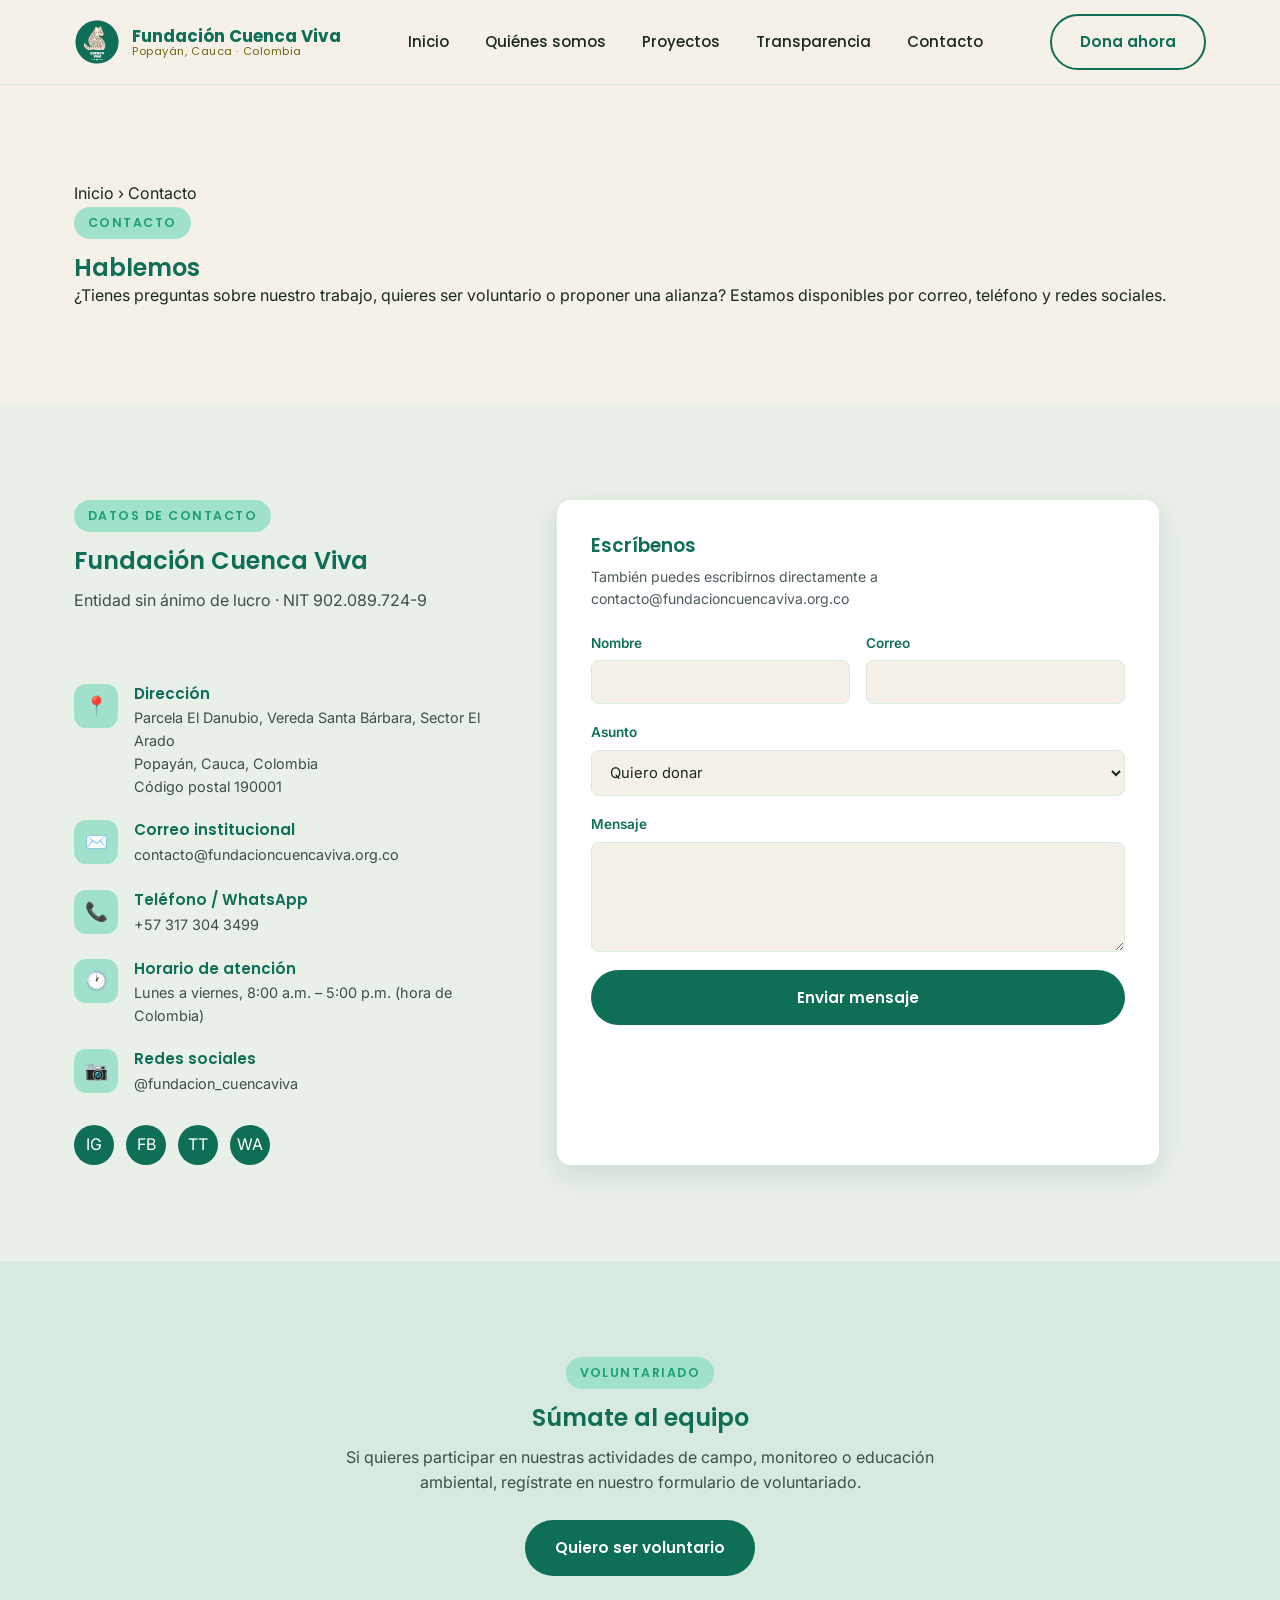
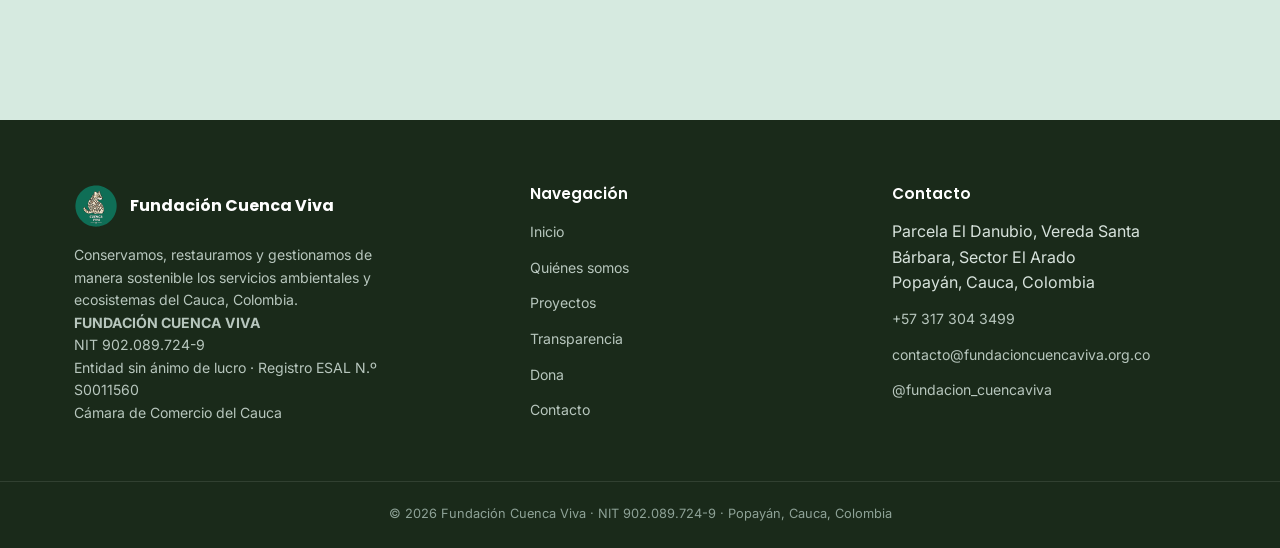
==== contacto.html @ 53716568 "Sitio multipagina: 6 paginas, datos legales y correo institucional" ====
<!DOCTYPE html>
<html lang="es">
<head>
<meta charset="UTF-8">
<meta name="viewport" content="width=device-width, initial-scale=1.0">
<title>Contacto | Fundación Cuenca Viva</title>
<meta name="description" content="Contacta a la Fundación Cuenca Viva: Parcela El Danubio, Vereda Santa Bárbara, Sector El Arado, Popayán, Cauca, Colombia. Correo contacto@fundacioncuencaviva.org.co · Tel. +57 317 304 3499.">
<link rel="icon" type="image/svg+xml" href="images/logo.svg?v=2">
<link rel="shortcut icon" type="image/svg+xml" href="images/logo.svg?v=2">
<link rel="preconnect" href="https://fonts.googleapis.com">
<link href="https://fonts.googleapis.com/css2?family=Inter:wght@400;500;600&family=Poppins:wght@500;600;700&display=swap" rel="stylesheet">
<link rel="stylesheet" href="css/style.css">
<link rel="canonical" href="https://fundacioncuencaviva.org.co/contacto.html">
</head>
<body>

<header class="header">
  <div class="container">
    <a href="index.html" class="marca">
      <img src="images/logo.svg?v=2" alt="Logo Fundación Cuenca Viva">
      <span class="marca-texto">Fundación Cuenca Viva<span>Popayán, Cauca · Colombia</span></span>
    </a>

    <nav class="nav">
      <a href="index.html">Inicio</a>
      <a href="quienes-somos.html">Quiénes somos</a>
      <a href="proyectos.html">Proyectos</a>
      <a href="transparencia.html">Transparencia</a>
      <a href="contacto.html">Contacto</a>
    </nav>

    <div class="header-acciones">
      <a href="dona.html" class="btn btn-secundario">Dona ahora</a>
      <button class="menu-toggle" aria-label="Abrir menú">
        <span></span><span></span><span></span>
      </button>
    </div>
  </div>
</header>

<section class="page-header">
  <div class="container">
    <div class="migas"><a href="index.html">Inicio</a> › Contacto</div>
    <span class="eyebrow">Contacto</span>
    <h1>Hablemos</h1>
    <p>¿Tienes preguntas sobre nuestro trabajo, quieres ser voluntario o proponer una alianza? Estamos disponibles por correo, teléfono y redes sociales.</p>
  </div>
</section>

<section class="contacto">
  <div class="container">
    <div class="contacto-info">
      <div class="section-head">
        <span class="eyebrow">Datos de contacto</span>
        <h2>Fundación Cuenca Viva</h2>
        <p>Entidad sin ánimo de lucro · NIT 902.089.724-9</p>
      </div>

      <div class="info-item">
        <div class="info-icono">📍</div>
        <div>
          <h4>Dirección</h4>
          <p>Parcela El Danubio, Vereda Santa Bárbara, Sector El Arado<br>
          Popayán, Cauca, Colombia<br>
          Código postal 190001</p>
        </div>
      </div>

      <div class="info-item">
        <div class="info-icono">✉️</div>
        <div>
          <h4>Correo institucional</h4>
          <a href="mailto:contacto@fundacioncuencaviva.org.co">contacto@fundacioncuencaviva.org.co</a>
        </div>
      </div>

      <div class="info-item">
        <div class="info-icono">📞</div>
        <div>
          <h4>Teléfono / WhatsApp</h4>
          <a href="tel:+573173043499">+57 317 304 3499</a>
        </div>
      </div>

      <div class="info-item">
        <div class="info-icono">🕐</div>
        <div>
          <h4>Horario de atención</h4>
          <p>Lunes a viernes, 8:00 a.m. – 5:00 p.m. (hora de Colombia)</p>
        </div>
      </div>

      <div class="info-item">
        <div class="info-icono">📷</div>
        <div>
          <h4>Redes sociales</h4>
          <a href="https://www.instagram.com/fundacion_cuencaviva" target="_blank" rel="noopener">@fundacion_cuencaviva</a>
        </div>
      </div>

      <div class="redes">
        <a href="https://www.instagram.com/fundacion_cuencaviva" target="_blank" rel="noopener" aria-label="Instagram">IG</a>
        <a href="https://www.facebook.com/share/19NFATzHKv/" target="_blank" rel="noopener" aria-label="Facebook">FB</a>
        <a href="https://www.tiktok.com/@cuenca.viva" target="_blank" rel="noopener" aria-label="TikTok">TT</a>
        <a href="https://wa.me/573173043499" target="_blank" rel="noopener" aria-label="WhatsApp">WA</a>
      </div>
    </div>

    <form class="form-caja" id="form-contacto">
      <h3 style="margin-bottom:8px;">Escríbenos</h3>
      <p style="font-size:0.88rem; color:#4c5c54; margin-bottom:22px;">También puedes escribirnos directamente a contacto@fundacioncuencaviva.org.co</p>

      <div class="form-fila">
        <div class="campo">
          <label for="nombre">Nombre</label>
          <input type="text" id="nombre" required>
        </div>
        <div class="campo">
          <label for="correo">Correo</label>
          <input type="email" id="correo" required>
        </div>
      </div>

      <div class="campo">
        <label for="asunto">Asunto</label>
        <select id="asunto">
          <option>Quiero donar</option>
          <option>Quiero ser voluntario</option>
          <option>Propuesta de alianza</option>
          <option>Solicitud de información</option>
          <option>Otro</option>
        </select>
      </div>

      <div class="campo">
        <label for="mensaje">Mensaje</label>
        <textarea id="mensaje" required></textarea>
      </div>

      <button type="submit" class="btn btn-primario btn-block">Enviar mensaje</button>
    </form>
  </div>
</section>

<section class="ejes">
  <div class="container">
    <div class="section-head centrado">
      <span class="eyebrow">Voluntariado</span>
      <h2>Súmate al equipo</h2>
      <p>Si quieres participar en nuestras actividades de campo, monitoreo o educación ambiental, regístrate en nuestro formulario de voluntariado.</p>
      <p style="margin-top:24px;">
        <a href="https://forms.gle/8LjNhKtN3xJFmJ4n8" target="_blank" rel="noopener" class="btn btn-primario">Quiero ser voluntario</a>
      </p>
    </div>
  </div>
</section>

<footer class="footer">
  <div class="container">
    <div>
      <div class="footer-marca">
        <img src="images/logo.svg?v=2" alt="Logo Fundación Cuenca Viva">
        <span>Fundación Cuenca Viva</span>
      </div>
      <p>Conservamos, restauramos y gestionamos de manera sostenible los servicios ambientales y ecosistemas del Cauca, Colombia.</p>
      <p class="footer-legal">
        <strong>FUNDACIÓN CUENCA VIVA</strong><br>
        NIT 902.089.724-9<br>
        Entidad sin ánimo de lucro · Registro ESAL N.º S0011560<br>
        Cámara de Comercio del Cauca
      </p>
    </div>

    <div>
      <h4>Navegación</h4>
      <ul>
        <li><a href="index.html">Inicio</a></li>
        <li><a href="quienes-somos.html">Quiénes somos</a></li>
        <li><a href="proyectos.html">Proyectos</a></li>
        <li><a href="transparencia.html">Transparencia</a></li>
        <li><a href="dona.html">Dona</a></li>
        <li><a href="contacto.html">Contacto</a></li>
      </ul>
    </div>

    <div>
      <h4>Contacto</h4>
      <ul>
        <li>Parcela El Danubio, Vereda Santa Bárbara, Sector El Arado<br>Popayán, Cauca, Colombia</li>
        <li><a href="tel:+573173043499">+57 317 304 3499</a></li>
        <li><a href="mailto:contacto@fundacioncuencaviva.org.co">contacto@fundacioncuencaviva.org.co</a></li>
        <li><a href="https://www.instagram.com/fundacion_cuencaviva" target="_blank" rel="noopener">@fundacion_cuencaviva</a></li>
      </ul>
    </div>
  </div>

  <div class="footer-bottom">
    © <span id="anio-actual"></span> Fundación Cuenca Viva · NIT 902.089.724-9 · Popayán, Cauca, Colombia
  </div>
</footer>

<script src="js/script.js"></script>
</body>
</html>
---- css/style.css ----
/* ===========================
   Fundación Cuenca Viva — Estilos
   =========================== */

:root {
  --verde-oscuro: #0F6E56;
  --verde: #1D9E75;
  --verde-claro: #9FE1CB;
  --azul: #0F3E98;
  --negro-verde: #1A2A1A;
  --oliva: #6D6C14;
  --crema: #F5F0E8;
  --verde-palido: #E8F0E8;
  --menta-palido: #D6EAE0;

  --fuente-titulo: 'Poppins', sans-serif;
  --fuente-texto: 'Inter', sans-serif;

  --radio: 14px;
  --sombra: 0 10px 30px rgba(15, 46, 40, 0.12);
}

* { margin: 0; padding: 0; box-sizing: border-box; }

html { scroll-behavior: smooth; }

body {
  font-family: var(--fuente-texto);
  color: var(--negro-verde);
  background: var(--crema);
  line-height: 1.6;
  overflow-x: hidden;
}

img { max-width: 100%; display: block; }

a { text-decoration: none; color: inherit; }

ul { list-style: none; }

.container {
  width: 100%;
  max-width: 1180px;
  margin: 0 auto;
  padding: 0 24px;
}

h1, h2, h3, h4 {
  font-family: var(--fuente-titulo);
  color: var(--verde-oscuro);
  font-weight: 600;
  line-height: 1.25;
}

.eyebrow {
  display: inline-block;
  font-family: var(--fuente-titulo);
  font-size: 0.78rem;
  font-weight: 600;
  letter-spacing: 0.12em;
  text-transform: uppercase;
  color: var(--verde);
  background: var(--verde-claro);
  padding: 6px 14px;
  border-radius: 999px;
  margin-bottom: 14px;
}

.section-head {
  max-width: 640px;
  margin-bottom: 48px;
}

.section-head p {
  color: #3d4f47;
  margin-top: 12px;
}

.section-head.centrado {
  margin-left: auto;
  margin-right: auto;
  text-align: center;
}

section { padding: 96px 0; }

/* ---------- Botones ---------- */

.btn {
  display: inline-flex;
  align-items: center;
  gap: 8px;
  font-family: var(--fuente-titulo);
  font-weight: 600;
  font-size: 0.95rem;
  padding: 14px 28px;
  border-radius: 999px;
  border: 2px solid transparent;
  cursor: pointer;
  transition: transform 0.2s ease, box-shadow 0.2s ease, background 0.2s ease, color 0.2s ease;
}

.btn-primario {
  background: var(--verde-oscuro);
  color: #fff;
}

.btn-primario:hover { background: var(--verde); transform: translateY(-2px); box-shadow: var(--sombra); }

.btn-secundario {
  background: transparent;
  border-color: var(--verde-oscuro);
  color: var(--verde-oscuro);
}

.btn-secundario:hover { background: var(--verde-oscuro); color: #fff; transform: translateY(-2px); }

.btn-donar {
  background: var(--azul);
  color: #fff;
}

.btn-donar:hover { background: #0c3480; transform: translateY(-2px); box-shadow: var(--sombra); }

.btn-block { width: 100%; justify-content: center; }

/* ---------- Header ---------- */

.header {
  position: sticky;
  top: 0;
  z-index: 100;
  background: rgba(245, 240, 232, 0.92);
  backdrop-filter: blur(8px);
  border-bottom: 1px solid var(--menta-palido);
}

.header .container {
  display: flex;
  align-items: center;
  justify-content: space-between;
  height: 84px;
}

.marca { display: flex; align-items: center; gap: 12px; }

.marca img { width: 46px; height: 46px; border-radius: 50%; }

.marca-texto { font-family: var(--fuente-titulo); font-weight: 700; color: var(--verde-oscuro); font-size: 1.05rem; line-height: 1.1; }

.marca-texto span { display: block; font-weight: 400; font-size: 0.7rem; color: var(--oliva); letter-spacing: 0.05em; }

.nav { display: flex; align-items: center; gap: 36px; }

.nav a {
  font-family: var(--fuente-titulo);
  font-weight: 500;
  font-size: 0.94rem;
  color: var(--negro-verde);
  position: relative;
  padding: 6px 0;
}

.nav a::after {
  content: "";
  position: absolute;
  left: 0; bottom: 0;
  width: 0; height: 2px;
  background: var(--verde);
  transition: width 0.25s ease;
}

.nav a:hover::after { width: 100%; }

.header-acciones { display: flex; align-items: center; gap: 18px; }

.menu-toggle {
  display: none;
  flex-direction: column;
  gap: 5px;
  background: none;
  border: none;
  cursor: pointer;
  padding: 6px;
}

.menu-toggle span { width: 24px; height: 2px; background: var(--verde-oscuro); border-radius: 2px; }

/* ---------- Hero ---------- */

.hero {
  position: relative;
  padding: 140px 0 100px;
  background: linear-gradient(160deg, var(--menta-palido) 0%, var(--crema) 55%);
  overflow: hidden;
}

.hero .container {
  display: grid;
  grid-template-columns: 1.1fr 0.9fr;
  gap: 56px;
  align-items: center;
}

.hero h1 { font-size: 2.75rem; margin: 14px 0 20px; }

.hero h1 em { color: var(--verde); font-style: normal; }

.hero p { font-size: 1.08rem; color: #3d4f47; max-width: 520px; margin-bottom: 32px; }

.hero-acciones { display: flex; gap: 16px; flex-wrap: wrap; }

.hero-visual {
  position: relative;
  border-radius: 28px;
  overflow: hidden;
  box-shadow: var(--sombra);
  aspect-ratio: 4 / 5;
}

.hero-visual img { width: 100%; height: 100%; object-fit: cover; }

.hero-stats {
  position: absolute;
  bottom: -1px;
  left: 0; right: 0;
  background: rgba(15, 110, 86, 0.92);
  color: #fff;
  display: flex;
  justify-content: space-around;
  padding: 18px 10px;
  backdrop-filter: blur(4px);
}

.hero-stats div { text-align: center; }

.hero-stats strong { display: block; font-family: var(--fuente-titulo); font-size: 1.4rem; }

.hero-stats span { font-size: 0.72rem; opacity: 0.85; }

.hero-ola {
  position: absolute;
  bottom: -2px; left: 0; right: 0;
  height: 90px;
  background: var(--crema);
  clip-path: ellipse(70% 100% at 50% 100%);
}

/* ---------- Aliados barra ---------- */

.franja-aliados { background: var(--verde-oscuro); padding: 22px 0; }

.franja-aliados .container { display: flex; align-items: center; justify-content: center; gap: 14px; flex-wrap: wrap; }

.franja-aliados p { color: #fff; font-size: 0.9rem; letter-spacing: 0.03em; text-align: center; }

/* ---------- Quiénes somos ---------- */

.quienes { background: var(--crema); }

.quienes .container { display: grid; grid-template-columns: 0.85fr 1.15fr; gap: 64px; align-items: center; }

.quienes-img { border-radius: var(--radio); overflow: hidden; box-shadow: var(--sombra); }

.mision-caja {
  background: var(--verde-palido);
  border-left: 4px solid var(--verde-oscuro);
  border-radius: 10px;
  padding: 24px 26px;
  margin: 22px 0 28px;
  font-size: 1rem;
  color: var(--negro-verde);
}

.valores { display: grid; grid-template-columns: repeat(2, 1fr); gap: 18px; margin-top: 10px; }

.valor-card {
  background: #fff;
  border-radius: 12px;
  padding: 20px;
  box-shadow: 0 4px 16px rgba(15,46,40,0.06);
}

.valor-card h4 { font-size: 0.98rem; margin-bottom: 6px; }

.valor-card p { font-size: 0.86rem; color: #4c5c54; }

/* ---------- Ejes / qué hacemos ---------- */

.ejes { background: var(--menta-palido); }

.ejes-grid { display: grid; grid-template-columns: repeat(3, 1fr); gap: 28px; }

.eje-card {
  background: #fff;
  border-radius: var(--radio);
  padding: 32px 26px;
  box-shadow: 0 4px 16px rgba(15,46,40,0.06);
  transition: transform 0.25s ease, box-shadow 0.25s ease;
}

.eje-card:hover { transform: translateY(-6px); box-shadow: var(--sombra); }

.eje-icono {
  width: 54px; height: 54px;
  border-radius: 14px;
  background: var(--verde-claro);
  display: flex; align-items: center; justify-content: center;
  font-size: 1.5rem;
  margin-bottom: 18px;
}

.eje-card h3 { font-size: 1.08rem; margin-bottom: 10px; }

.eje-card p { font-size: 0.92rem; color: #4c5c54; }

/* ---------- Proyectos ---------- */

.proyectos { background: var(--crema); }

.proyectos-grid { display: grid; grid-template-columns: repeat(3, 1fr); gap: 30px; }

.proyecto-card {
  background: #fff;
  border-radius: var(--radio);
  overflow: hidden;
  box-shadow: 0 4px 16px rgba(15,46,40,0.06);
  transition: transform 0.25s ease, box-shadow 0.25s ease;
}

.proyecto-card:hover { transform: translateY(-6px); box-shadow: var(--sombra); }

.proyecto-img { height: 190px; overflow: hidden; }

.proyecto-img img { width: 100%; height: 100%; object-fit: cover; transition: transform 0.4s ease; }

.proyecto-card:hover .proyecto-img img { transform: scale(1.08); }

.proyecto-body { padding: 22px 24px 26px; }

.tag-estado {
  display: inline-block;
  font-size: 0.72rem;
  font-weight: 600;
  letter-spacing: 0.04em;
  text-transform: uppercase;
  color: var(--verde-oscuro);
  background: var(--verde-claro);
  padding: 4px 10px;
  border-radius: 999px;
  margin-bottom: 12px;
}

.proyecto-body h3 { font-size: 1.05rem; margin-bottom: 8px; }

.proyecto-body p { font-size: 0.9rem; color: #4c5c54; margin-bottom: 14px; }

.proyecto-body a { font-family: var(--fuente-titulo); font-size: 0.86rem; font-weight: 600; color: var(--verde-oscuro); }

.proyectos-cta { text-align: center; margin-top: 48px; }

/* ---------- Cómo donar ---------- */

.donar {
  background: var(--verde-oscuro);
  color: #fff;
  position: relative;
  overflow: hidden;
}

.donar .container { position: relative; z-index: 2; display: grid; grid-template-columns: 1fr 1fr; gap: 56px; align-items: center; }

.donar .section-head h2 { color: #fff; }

.donar .eyebrow { background: rgba(255,255,255,0.15); color: var(--verde-claro); }

.donar .section-head p { color: rgba(255,255,255,0.82); }

.donar-opciones { display: flex; flex-direction: column; gap: 16px; margin-top: 28px; }

.donar-item {
  background: rgba(255,255,255,0.08);
  border: 1px solid rgba(255,255,255,0.18);
  border-radius: 12px;
  padding: 18px 20px;
  display: flex;
  justify-content: space-between;
  align-items: center;
  gap: 12px;
}

.donar-item h4 { color: #fff; font-size: 0.98rem; margin-bottom: 4px; }

.donar-item p { color: rgba(255,255,255,0.75); font-size: 0.85rem; }

.donar-card {
  background: #fff;
  border-radius: var(--radio);
  padding: 34px;
  color: var(--negro-verde);
  box-shadow: var(--sombra);
}

.donar-card h3 { margin-bottom: 8px; }

.donar-card p { color: #4c5c54; font-size: 0.92rem; margin-bottom: 22px; }

.monto-grupo { display: grid; grid-template-columns: repeat(3, 1fr); gap: 10px; margin-bottom: 20px; }

.monto-opcion {
  border: 2px solid var(--menta-palido);
  background: var(--verde-palido);
  border-radius: 10px;
  padding: 12px 0;
  text-align: center;
  font-family: var(--fuente-titulo);
  font-weight: 600;
  color: var(--verde-oscuro);
  cursor: pointer;
}

.monto-opcion.activo, .monto-opcion:hover { border-color: var(--verde-oscuro); background: var(--verde-claro); }

/* ---------- Contacto ---------- */

.contacto { background: var(--verde-palido); }

.contacto .container { display: grid; grid-template-columns: 0.9fr 1.1fr; gap: 56px; }

.contacto-info { display: flex; flex-direction: column; gap: 22px; }

.info-item { display: flex; gap: 16px; align-items: flex-start; }

.info-icono {
  width: 44px; height: 44px; flex-shrink: 0;
  border-radius: 12px;
  background: var(--verde-claro);
  display: flex; align-items: center; justify-content: center;
  font-size: 1.15rem;
}

.info-item h4 { font-size: 0.95rem; margin-bottom: 3px; }

.info-item p, .info-item a { font-size: 0.9rem; color: #3d4f47; }

.redes { display: flex; gap: 12px; margin-top: 6px; }

.redes a {
  width: 40px; height: 40px;
  border-radius: 50%;
  background: var(--verde-oscuro);
  color: #fff;
  display: flex; align-items: center; justify-content: center;
  font-size: 1rem;
  transition: background 0.2s ease, transform 0.2s ease;
}

.redes a:hover { background: var(--azul); transform: translateY(-3px); }

.form-caja {
  background: #fff;
  border-radius: var(--radio);
  padding: 34px;
  box-shadow: var(--sombra);
}

.form-fila { display: grid; grid-template-columns: 1fr 1fr; gap: 16px; }

.campo { margin-bottom: 18px; display: flex; flex-direction: column; gap: 6px; }

.campo label { font-size: 0.85rem; font-weight: 600; color: var(--verde-oscuro); }

.campo input, .campo textarea, .campo select {
  border: 1.5px solid var(--menta-palido);
  border-radius: 8px;
  padding: 12px 14px;
  font-family: var(--fuente-texto);
  font-size: 0.92rem;
  background: var(--crema);
  color: var(--negro-verde);
}

.campo input:focus, .campo textarea:focus, .campo select:focus {
  outline: none;
  border-color: var(--verde-oscuro);
}

.campo textarea { resize: vertical; min-height: 110px; }

/* ---------- Footer ---------- */

.footer { background: var(--negro-verde); color: #d7e2dc; padding: 64px 0 24px; }

.footer .container { display: grid; grid-template-columns: 1.3fr 1fr 1fr; gap: 48px; }

.footer-marca { display: flex; align-items: center; gap: 12px; margin-bottom: 16px; }

.footer-marca img { width: 44px; height: 44px; border-radius: 50%; }

.footer-marca span { font-family: var(--fuente-titulo); font-weight: 700; color: #fff; }

.footer p { font-size: 0.88rem; color: #b7c6bd; max-width: 320px; }

.footer h4 { color: #fff; font-size: 0.95rem; margin-bottom: 16px; }

.footer ul li { margin-bottom: 10px; }

.footer ul a { font-size: 0.88rem; color: #b7c6bd; }

.footer ul a:hover { color: var(--verde-claro); }

.footer-bottom {
  margin-top: 48px;
  padding-top: 22px;
  border-top: 1px solid rgba(255,255,255,0.1);
  text-align: center;
  font-size: 0.8rem;
  color: #8ea297;
}

/* ---------- Responsive ---------- */

@media (max-width: 960px) {
  .hero .container,
  .quienes .container,
  .donar .container,
  .contacto .container { grid-template-columns: 1fr; }

  .hero-visual { max-width: 460px; margin: 0 auto; }
  .ejes-grid, .proyectos-grid { grid-template-columns: repeat(2, 1fr); }
  .footer .container { grid-template-columns: 1fr 1fr; }
}

@media (max-width: 720px) {
  .nav, .header-acciones .btn-secundario { display: none; }
  .menu-toggle { display: flex; }

  .nav.abierto {
    display: flex;
    flex-direction: column;
    position: absolute;
    top: 84px; left: 0; right: 0;
    background: var(--crema);
    padding: 24px;
    gap: 18px;
    border-bottom: 1px solid var(--menta-palido);
    box-shadow: var(--sombra);
  }

  .hero { padding: 110px 0 80px; }
  .hero h1 { font-size: 2.1rem; }
  section { padding: 64px 0; }
  .ejes-grid, .proyectos-grid, .valores, .form-fila { grid-template-columns: 1fr; }
  .footer .container { grid-template-columns: 1fr; gap: 32px; }
  .donar-item { flex-direction: column; align-items: flex-start; }
}
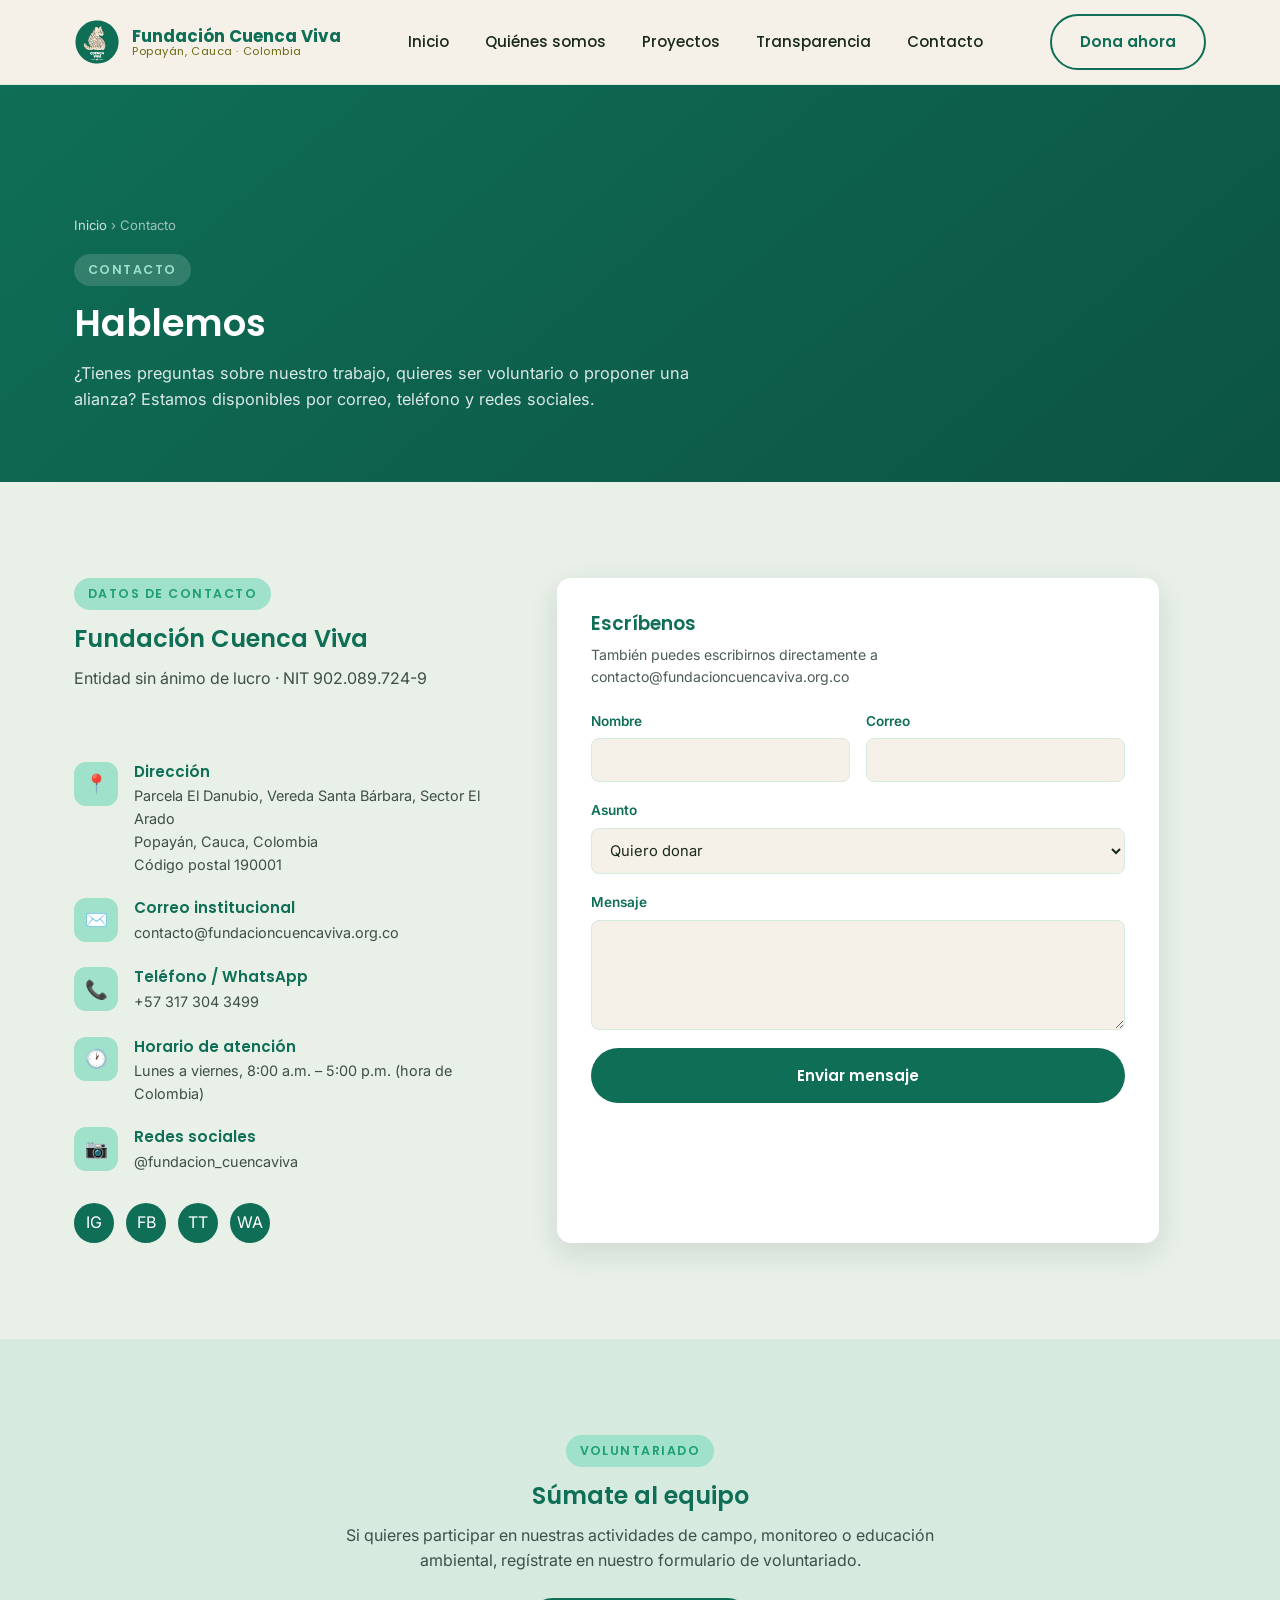
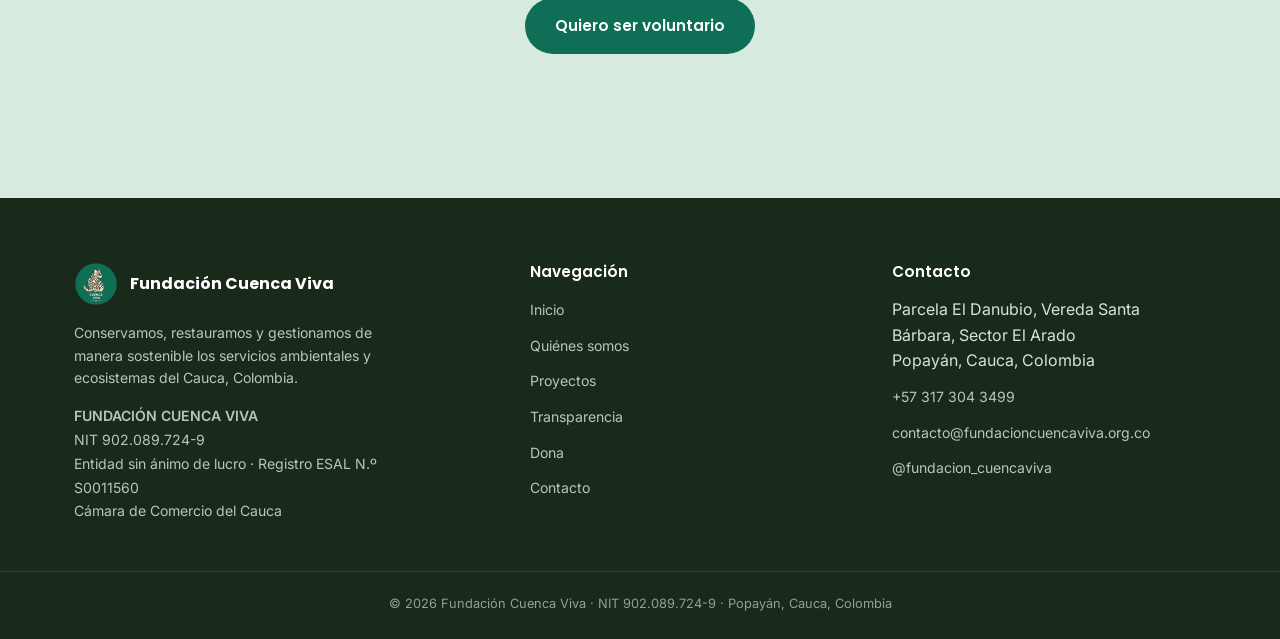
==== commit 6d5d44d3: "URLs canonicas y sitemap sin extension .html" ====
--- a/contacto.html
+++ b/contacto.html
@@ -10,7 +10,7 @@
 <link rel="preconnect" href="https://fonts.googleapis.com">
 <link href="https://fonts.googleapis.com/css2?family=Inter:wght@400;500;600&family=Poppins:wght@500;600;700&display=swap" rel="stylesheet">
 <link rel="stylesheet" href="css/style.css">
-<link rel="canonical" href="https://fundacioncuencaviva.org.co/contacto.html">
+<link rel="canonical" href="https://fundacioncuencaviva.org.co/contacto">
 </head>
 <body>
 
--- a/css/style.css
+++ b/css/style.css
@@ -554,3 +554,134 @@
   .footer .container { grid-template-columns: 1fr; gap: 32px; }
   .donar-item { flex-direction: column; align-items: flex-start; }
 }
+
+/* ===========================
+   Páginas internas
+   =========================== */
+
+.page-header {
+  background: linear-gradient(140deg, var(--verde-oscuro) 0%, #0c5443 100%);
+  padding: 130px 0 70px;
+  color: #fff;
+}
+
+.page-header h1 {
+  color: #fff;
+  font-size: 2.3rem;
+  margin-bottom: 14px;
+}
+
+.page-header p {
+  color: rgba(255,255,255,0.85);
+  max-width: 660px;
+  font-size: 1.02rem;
+}
+
+.page-header .eyebrow {
+  background: rgba(255,255,255,0.15);
+  color: var(--verde-claro);
+}
+
+.migas {
+  font-size: 0.82rem;
+  color: rgba(255,255,255,0.6);
+  margin-bottom: 18px;
+}
+
+.migas a { color: rgba(255,255,255,0.8); }
+.migas a:hover { color: #fff; }
+
+/* Bloque de identidad legal */
+.legal-box {
+  background: #fff;
+  border: 1px solid var(--menta-palido);
+  border-left: 4px solid var(--verde-oscuro);
+  border-radius: 12px;
+  padding: 28px 30px;
+  box-shadow: 0 4px 16px rgba(15,46,40,0.06);
+}
+
+.legal-box h3 { font-size: 1.1rem; margin-bottom: 18px; }
+
+.legal-grid {
+  display: grid;
+  grid-template-columns: repeat(2, 1fr);
+  gap: 18px 28px;
+}
+
+.legal-dato span {
+  display: block;
+  font-size: 0.75rem;
+  letter-spacing: 0.06em;
+  text-transform: uppercase;
+  color: var(--oliva);
+  font-weight: 600;
+  margin-bottom: 4px;
+}
+
+.legal-dato strong {
+  font-family: var(--fuente-texto);
+  font-weight: 500;
+  font-size: 0.95rem;
+  color: var(--negro-verde);
+}
+
+/* Proyecto en detalle */
+.proyecto-detalle {
+  display: grid;
+  grid-template-columns: 1fr 1fr;
+  gap: 48px;
+  align-items: center;
+  margin-bottom: 72px;
+}
+
+.proyecto-detalle:nth-child(even) .proyecto-detalle-img { order: 2; }
+
+.proyecto-detalle-img {
+  border-radius: var(--radio);
+  overflow: hidden;
+  box-shadow: var(--sombra);
+  aspect-ratio: 4 / 3;
+}
+
+.proyecto-detalle-img img { width: 100%; height: 100%; object-fit: cover; }
+
+.proyecto-detalle h2 { font-size: 1.5rem; margin: 12px 0 14px; }
+
+.proyecto-detalle p { color: #4c5c54; margin-bottom: 14px; }
+
+.dato-lista { list-style: none; margin: 18px 0; }
+
+.dato-lista li {
+  padding: 8px 0 8px 26px;
+  position: relative;
+  font-size: 0.93rem;
+  color: #4c5c54;
+  border-bottom: 1px solid var(--menta-palido);
+}
+
+.dato-lista li::before {
+  content: "→";
+  position: absolute;
+  left: 0;
+  color: var(--verde);
+  font-weight: 600;
+}
+
+/* Footer legal */
+.footer-legal {
+  font-size: 0.82rem;
+  color: #8ea297;
+  line-height: 1.7;
+  margin-top: 14px;
+}
+
+.footer-legal strong { color: #b7c6bd; font-weight: 600; }
+
+@media (max-width: 960px) {
+  .proyecto-detalle { grid-template-columns: 1fr; gap: 28px; }
+  .proyecto-detalle:nth-child(even) .proyecto-detalle-img { order: 0; }
+  .legal-grid { grid-template-columns: 1fr; }
+  .page-header { padding: 110px 0 56px; }
+  .page-header h1 { font-size: 1.8rem; }
+}
